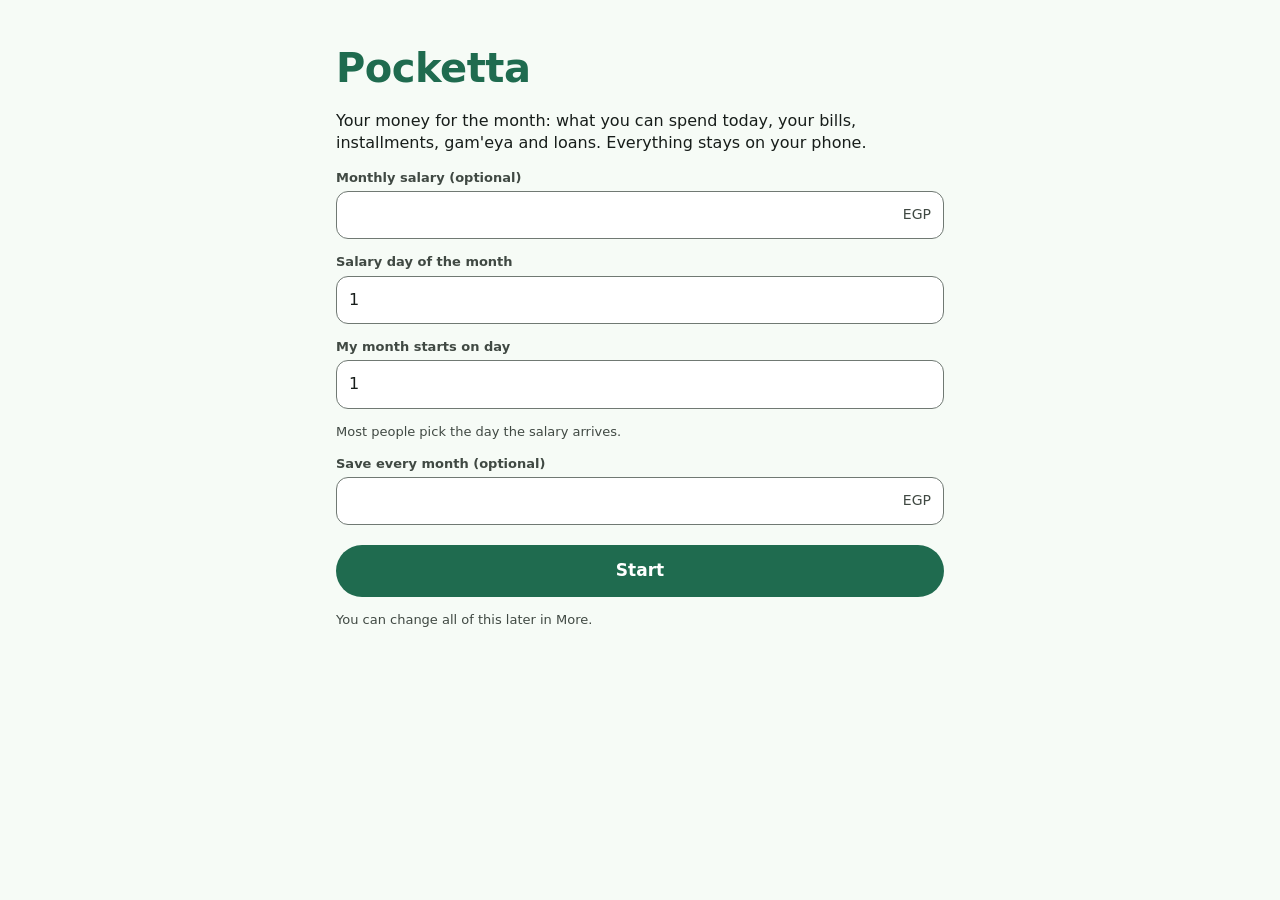
==== web/index.html @ eb951101 "Move the web app into web/ and publish it with GitHub Pages from this repo Co-Authored-By: Claude So" ====
<!doctype html>
<html lang="en">
<head>
<meta charset="utf-8">
<meta name="viewport" content="width=device-width, initial-scale=1, viewport-fit=cover">
<title>Pocketta</title>
<meta name="description" content="Your money for the month: daily allowance, bills, installments, gam'eya and loans. Everything stays on your phone.">
<meta name="theme-color" content="#1F6B4F" media="(prefers-color-scheme: light)">
<meta name="theme-color" content="#121614" media="(prefers-color-scheme: dark)">
<meta name="apple-mobile-web-app-capable" content="yes">
<meta name="mobile-web-app-capable" content="yes">
<meta name="apple-mobile-web-app-status-bar-style" content="default">
<meta name="apple-mobile-web-app-title" content="Pocketta">
<link rel="manifest" href="manifest.webmanifest">
<link rel="icon" href="icons/icon-192.png">
<link rel="apple-touch-icon" href="icons/apple-touch-icon.png">
<link rel="stylesheet" href="styles.css">
</head>
<body>
<div id="app"><div class="splash">Pocketta</div></div>
<div id="toast" role="status" aria-live="polite"></div>
<noscript>Pocketta needs JavaScript.</noscript>
<script type="module" src="js/app.js"></script>
</body>
</html>
---- web/styles.css ----
:root {
  --primary: #1f6b4f; --on-primary: #fff; --primary-c: #a9f0cf; --on-primary-c: #002116;
  --tertiary: #3d6373; --tertiary-c: #c1e8fb;
  --error: #ba1a1a; --error-c: #ffdad6; --on-error-c: #410002;
  --warn: #9a5b00; --good: #1f7a3f;
  --bg: #f6fbf6; --surface: #ffffff; --surface-2: #ebf2ec; --variant: #dbe5dd;
  --text: #171d1a; --muted: #404943; --outline: #707973; --outline-v: #bfc9c1;
  --scrim: rgba(0, 0, 0, .35);
  color-scheme: light;
}
:root[data-theme="light"] { color-scheme: light; }
@media (prefers-color-scheme: dark) {
  :root:not([data-theme="light"]) {
    --primary: #8dd5b3; --on-primary: #003826; --primary-c: #005139; --on-primary-c: #a9f0cf;
    --tertiary: #a5cce0; --tertiary-c: #244c5b;
    --error: #ffb4ab; --error-c: #93000a; --on-error-c: #ffdad6;
    --warn: #ffb871; --good: #8fd8a4;
    --bg: #0f1512; --surface: #171d1a; --surface-2: #1f2622; --variant: #2c3530;
    --text: #dee4df; --muted: #bfc9c1; --outline: #89938c; --outline-v: #404943;
    --scrim: rgba(0, 0, 0, .55);
    color-scheme: dark;
  }
}
:root[data-theme="dark"] {
    --primary: #8dd5b3; --on-primary: #003826; --primary-c: #005139; --on-primary-c: #a9f0cf;
    --tertiary: #a5cce0; --tertiary-c: #244c5b;
    --error: #ffb4ab; --error-c: #93000a; --on-error-c: #ffdad6;
    --warn: #ffb871; --good: #8fd8a4;
    --bg: #0f1512; --surface: #171d1a; --surface-2: #1f2622; --variant: #2c3530;
    --text: #dee4df; --muted: #bfc9c1; --outline: #89938c; --outline-v: #404943;
    --scrim: rgba(0, 0, 0, .55);
    color-scheme: dark;
}

* { box-sizing: border-box; -webkit-tap-highlight-color: transparent; }
html, body { margin: 0; }
body {
  background: var(--bg); color: var(--text);
  font: 16px/1.4 system-ui, -apple-system, "Segoe UI", Roboto, sans-serif;
  -webkit-text-size-adjust: 100%;
  min-height: 100vh;
}
body.noscroll { overflow: hidden; }
button, input { font: inherit; color: inherit; }
b { font-weight: 650; }
h1, h2 { margin: 0; font-weight: 600; }
p { margin: 0; }
[hidden] { display: none !important; }

.splash { display: grid; place-items: center; height: 100vh; font-size: 32px; font-weight: 700; color: var(--primary); }

.page {
  max-width: 640px; margin: 0 auto;
  padding: calc(env(safe-area-inset-top) + 12px) 16px calc(env(safe-area-inset-bottom) + 96px);
  display: flex; flex-direction: column; gap: 12px;
}
.topbar + .page { padding-top: 8px; }
.page.form { gap: 10px; }
.spacer { height: 24px; }
.pad { padding: 0 2px; }
.pad-t { padding-top: 4px; }
.grow { flex: 1; min-width: 0; }
.center { flex: 1; text-align: center; }
.right { text-align: right; }

.head { display: flex; align-items: center; gap: 8px; }
.title { font-size: 28px; flex: 1; }
.brand { font-size: 40px; font-weight: 800; color: var(--primary); letter-spacing: -.5px; }
.label { font-size: 13px; font-weight: 600; color: var(--muted); letter-spacing: .2px; }
.small { font-size: 13px; color: var(--muted); }
.muted { color: var(--muted); }
.big { font-size: 26px; font-weight: 750; letter-spacing: -.3px; }
.mid { font-size: 18px; font-weight: 650; }
.huge { font-size: 32px; font-weight: 800; letter-spacing: -.5px; }
.good-t { color: var(--good); }
.bad-t { color: var(--error); }
.ellipsis { overflow: hidden; text-overflow: ellipsis; white-space: nowrap; }
.empty { color: var(--muted); padding: 16px 4px; }
.sel { font-weight: 700; color: var(--primary); }

.card { background: var(--surface-2); border-radius: 20px; padding: 16px; display: flex; flex-direction: column; gap: 6px; }
.card.primary { background: var(--primary-c); color: var(--on-primary-c); }
.card.primary .label, .card.primary .small { color: inherit; opacity: .8; }
.card.error { background: var(--error-c); color: var(--on-error-c); }
.card.error .label, .card.error .small { color: inherit; opacity: .85; }
.card.tonal { background: var(--tertiary-c); }
.card.tap, .tap { cursor: pointer; }
.two { display: grid; grid-template-columns: 1fr 1fr; gap: 12px; }
.row-flex { display: flex; align-items: center; gap: 10px; }
.row-flex.line { padding: 4px 0; }
.kv { display: flex; justify-content: space-between; gap: 12px; padding: 2px 0; font-size: 15px; }
.kv.bold { font-weight: 700; border-top: 1px solid var(--outline-v); margin-top: 4px; padding-top: 6px; }

.pill { display: inline-block; padding: 4px 10px; border-radius: 999px; background: var(--variant); font-size: 12.5px; font-weight: 600; white-space: nowrap; }
.pill.good { background: color-mix(in srgb, var(--good) 20%, transparent); color: var(--good); }
.pill.bad { background: color-mix(in srgb, var(--error) 18%, transparent); color: var(--error); }
.pill.warn { background: color-mix(in srgb, var(--warn) 20%, transparent); color: var(--warn); }

.ring { position: relative; width: 190px; height: 190px; margin: 4px auto; }
.ring svg { display: block; }
.ring circle { fill: none; stroke-width: 16; }
.ring .track { stroke: var(--variant); }
.ring .round { stroke-linecap: round; }
.ring-in { position: absolute; inset: 0; display: flex; flex-direction: column; align-items: center; justify-content: center; text-align: center; }

.days { display: flex; align-items: flex-end; gap: 3px; height: 64px; margin-top: 8px; }
.days i { flex: 1; border-radius: 4px; background: var(--primary); min-width: 2px; }
.days i.empty { background: var(--variant); }
.days i.near { background: var(--warn); }
.days i.over { background: var(--error); }

.bar { height: 8px; border-radius: 8px; background: var(--variant); overflow: hidden; }
.bar i { display: block; height: 100%; border-radius: 8px; background: var(--primary); }
.bar i.near { background: var(--warn); }
.bar i.over { background: var(--error); }
.catline { padding: 6px 0; display: flex; flex-direction: column; gap: 5px; }

.row { display: flex; align-items: center; gap: 12px; padding: 10px 2px; min-height: 56px; }
.row.tap:active { background: var(--surface-2); border-radius: 12px; }
.row-main { flex: 1; min-width: 0; }
.row-title { overflow: hidden; text-overflow: ellipsis; white-space: nowrap; }
.row-sub { font-size: 13px; color: var(--muted); display: -webkit-box; -webkit-line-clamp: 2; -webkit-box-orient: vertical; overflow: hidden; }
.row-bar { padding: 0 4px 8px 54px; }
.indent { padding-left: 40px; }
.avatar {
  width: 40px; height: 40px; border-radius: 50%; flex: none; display: grid; place-items: center; font-weight: 700;
  background: hsl(var(--h) 45% 88%); color: hsl(var(--h) 45% 25%);
}
@media (prefers-color-scheme: dark) { :root:not([data-theme="light"]) .avatar { background: hsl(var(--h) 30% 26%); color: hsl(var(--h) 60% 85%); } }
:root[data-theme="dark"] .avatar { background: hsl(var(--h) 30% 26%); color: hsl(var(--h) 60% 85%); }
.day-h { font-size: 13px; font-weight: 600; color: var(--muted); padding: 12px 2px 0; }

.month-nav { display: flex; align-items: center; }
.subtabs { display: flex; border-bottom: 1px solid var(--outline-v); margin: 0 -16px; position: sticky; top: 0; background: var(--bg); z-index: 2; padding-top: env(safe-area-inset-top); }
.page > .subtabs:first-child { margin-top: calc(-12px - env(safe-area-inset-top)); }
.subtabs button { flex: 1; background: none; border: 0; padding: 14px 4px; font-weight: 600; color: var(--muted); border-bottom: 3px solid transparent; }
.subtabs button.on { color: var(--primary); border-color: var(--primary); }

.turns { display: flex; gap: 3px; margin: 6px 0; }
.turns i { flex: 1; height: 24px; border-radius: 6px; background: var(--variant); font-style: normal; font-size: 10px; display: grid; place-items: center; color: var(--muted); }
.turns i.done { background: var(--outline-v); }
.turns i.mine { background: var(--primary); color: var(--on-primary); font-weight: 700; }
.turns i.now { outline: 2px solid var(--warn); outline-offset: -2px; }

/* Buttons */
.btn { border: 0; border-radius: 999px; padding: 10px 18px; font-weight: 600; cursor: pointer; background: none; text-decoration: none; display: inline-flex; align-items: center; justify-content: center; gap: 6px; white-space: nowrap; }
.btn.text { color: var(--primary); padding: 8px 10px; }
.btn.filled { background: var(--primary); color: var(--on-primary); }
.btn.tonal { background: var(--primary-c); color: var(--on-primary-c); }
.btn.outline { border: 1px solid var(--outline); color: var(--primary); }
.btn.danger { color: var(--error); }
.btn.wide { width: 100%; padding: 14px; font-size: 17px; margin-top: 6px; }
.btn:disabled { opacity: .4; }
.btns { display: flex; flex-wrap: wrap; gap: 8px; margin-top: 4px; }
.icon-btn { width: 44px; height: 44px; border-radius: 50%; border: 0; background: none; display: grid; place-items: center; cursor: pointer; flex: none; }
.icon-btn:disabled { opacity: .3; }

.fab {
  position: fixed; right: max(16px, calc(50vw - 304px)); bottom: calc(env(safe-area-inset-bottom) + 84px); z-index: 5;
  display: flex; align-items: center; gap: 8px; padding: 0 20px 0 16px; height: 56px; border-radius: 16px; border: 0;
  background: var(--primary-c); color: var(--on-primary-c); font-weight: 650; font-size: 15px;
  box-shadow: 0 3px 8px rgba(0, 0, 0, .18), 0 1px 3px rgba(0, 0, 0, .12); cursor: pointer;
}

/* Bottom navigation */
.tabs {
  position: fixed; left: 0; right: 0; bottom: 0; z-index: 6; display: flex; justify-content: center;
  background: var(--surface-2); padding: 8px 4px calc(env(safe-area-inset-bottom) + 6px);
}
.tab { flex: 1; max-width: 128px; background: none; border: 0; display: flex; flex-direction: column; align-items: center; gap: 3px; font-size: 12px; font-weight: 600; color: var(--muted); cursor: pointer; }
.tab .ti { width: 60px; height: 30px; border-radius: 15px; display: grid; place-items: center; }
.tab.on { color: var(--text); }
.tab.on .ti { background: var(--primary-c); color: var(--on-primary-c); }

.topbar {
  position: sticky; top: 0; z-index: 4; display: flex; align-items: center; gap: 4px;
  padding: calc(env(safe-area-inset-top) + 4px) 8px 4px; background: var(--bg); max-width: 640px; margin: 0 auto;
}
.topbar h1 { font-size: 20px; flex: 1; }

/* Forms */
.field { display: flex; flex-direction: column; gap: 4px; flex: 1; min-width: 0; }
.field > span { font-size: 13px; color: var(--muted); font-weight: 600; }
.input-wrap { display: flex; align-items: center; border: 1px solid var(--outline); border-radius: 12px; background: var(--surface); padding: 0 12px; }
.input-wrap:focus-within { border-color: var(--primary); box-shadow: 0 0 0 1px var(--primary); }
.input-wrap input { flex: 1; min-width: 0; border: 0; outline: 0; background: none; padding: 12px 0; font-size: 16px; }
.input-wrap em { font-style: normal; color: var(--muted); font-size: 14px; margin-left: 6px; }
.search { width: 100%; border: 0; border-radius: 999px; padding: 12px 18px; background: var(--surface-2); font-size: 16px; outline: none; }
.amount { font-size: 40px; font-weight: 800; letter-spacing: -.5px; }
.check { display: flex; align-items: center; gap: 10px; font-size: 14px; padding: 4px 0; }
.check input { width: 20px; height: 20px; accent-color: var(--primary); }
.switch-row { display: flex; align-items: center; gap: 12px; }
.switch-row span { flex: 1; }
.switch-row input { width: 22px; height: 22px; accent-color: var(--primary); }

.chips { display: flex; flex-wrap: wrap; gap: 8px; }
.chips.subs { padding-left: 10px; border-left: 3px solid var(--primary-c); }
.chip { border: 1px solid var(--outline-v); background: var(--surface); border-radius: 10px; padding: 7px 12px; font-size: 14px; font-weight: 550; cursor: pointer; }
.chip.on { background: var(--primary-c); border-color: var(--primary-c); color: var(--on-primary-c); }
.chips.seg { flex-wrap: nowrap; gap: 0; border: 1px solid var(--outline); border-radius: 999px; overflow: hidden; }
.chips.seg .chip { flex: 1; border: 0; border-radius: 0; padding: 10px 6px; background: none; }
.chips.seg .chip + .chip { border-left: 1px solid var(--outline); }
.chips.seg .chip.on { background: var(--primary-c); }

/* Sheets */
.scrim { position: fixed; inset: 0; z-index: 20; background: transparent; display: flex; align-items: flex-end; justify-content: center; transition: background .2s; }
.scrim.open { background: var(--scrim); }
.sheet {
  width: 100%; max-width: 640px; max-height: 92vh; background: var(--surface); border-radius: 28px 28px 0 0;
  display: flex; flex-direction: column; transform: translateY(100%); transition: transform .22s ease-out;
  padding-bottom: env(safe-area-inset-bottom);
}
.scrim.open .sheet { transform: none; }
.grip { width: 32px; height: 4px; border-radius: 2px; background: var(--outline-v); margin: 10px auto 4px; }
.sheet h2 { font-size: 20px; padding: 8px 20px 4px; }
.sheet-body { overflow-y: auto; padding: 8px 20px 12px; display: flex; flex-direction: column; gap: 12px; -webkit-overflow-scrolling: touch; }
.sheet-actions { display: flex; align-items: center; gap: 4px; padding: 10px 14px 12px; border-top: 1px solid var(--outline-v); }

/* Lock & onboarding */
.lock { min-height: 100vh; display: flex; flex-direction: column; align-items: center; justify-content: center; gap: 14px; padding: 24px; text-align: center; }
.pin { width: 200px; text-align: center; font-size: 28px; letter-spacing: 10px; border: 1px solid var(--outline); border-radius: 14px; padding: 12px; background: var(--surface); }
.onboard { gap: 14px; padding-top: calc(env(safe-area-inset-top) + 40px); }

#toast {
  position: fixed; left: 50%; bottom: calc(env(safe-area-inset-bottom) + 150px); transform: translate(-50%, 20px); z-index: 30;
  background: var(--text); color: var(--bg); padding: 12px 18px; border-radius: 12px; max-width: min(92vw, 480px);
  font-size: 14.5px; opacity: 0; pointer-events: none; transition: all .2s; text-align: center;
}
#toast.show { opacity: 1; transform: translate(-50%, 0); }

/* ---------- 1.3: Today, charts, converter ---------- */
.icon-btn.emoji { font-size: 20px; }
.semi { font-weight: 650; }
.hero { color: #fff; gap: 4px; padding: 18px 18px 16px; }
.hero.green { background: #1f6b4f; }
.hero.amber { background: #9a5b00; }
.hero.red { background: #b3261e; }
.hero-t { font-weight: 650; }
.hero-n { font-size: 52px; font-weight: 800; letter-spacing: -1px; line-height: 1.1; }
.hero-c { font-size: 18px; font-weight: 700; letter-spacing: 0; }
.hero-bar { background: rgba(255, 255, 255, .25); margin-top: 6px; }
.hero-bar i { background: #fff; transition: width .5s; }
.hero-s { font-size: 13px; }
.card.primary-c { background: var(--primary-c); color: var(--on-primary-c); }
.card.primary-c .small { color: inherit; opacity: .85; }
.gap16 { gap: 16px; }
.tiny { font-size: 11px; }
.swap { display: flex; justify-content: center; }
.select { width: 100%; border: 1px solid var(--outline); border-radius: 12px; background: var(--surface); padding: 12px; font-size: 16px; color: var(--text); }
.rates { display: flex; gap: 10px; }
.rate { flex: 1; background: color-mix(in srgb, var(--variant) 55%, transparent); border-radius: 14px; padding: 8px 12px; min-width: 0; }
.rate .row-flex { gap: 6px; flex-wrap: wrap; }
.seg3 { display: flex; height: 10px; border-radius: 5px; overflow: hidden; margin-top: 6px; }
.seg3 i { display: block; }
.legend { display: flex; gap: 14px; flex-wrap: wrap; font-size: 13px; color: var(--muted); }
.legend span { display: inline-flex; align-items: center; gap: 6px; }
.legend i, .dot-c { display: inline-block; width: 10px; height: 10px; border-radius: 50%; flex: none; }
.step { display: flex; align-items: center; gap: 12px; padding: 8px 0; }
.dot { width: 30px; height: 30px; border-radius: 50%; display: grid; place-items: center; flex: none; background: var(--surface); color: var(--primary); font-weight: 700; }
.dot.done { background: var(--primary); color: var(--on-primary); }
.goal { position: relative; width: 84px; height: 84px; flex: none; }
.goal svg { display: block; }
.goal circle { fill: none; stroke-width: 11; }
.goal .gt { stroke: var(--variant); }
.goal .gr { stroke-linecap: round; }
.goal b { position: absolute; inset: 0; display: grid; place-items: center; font-size: 18px; }
.donut { position: relative; width: 150px; height: 150px; flex: none; }
.donut span { position: absolute; inset: 0; display: grid; place-items: center; font-size: 14px; font-weight: 600; color: var(--muted); }
.legend-col { display: flex; flex-direction: column; gap: 6px; min-width: 0; font-size: 14px; }
.lg .bar { margin-top: 3px; }
.days.tall { height: 90px; }
.cmp { display: flex; flex-direction: column; gap: 3px; padding-top: 8px; }
.bar.grey i { background: var(--outline); }
@media (max-width: 380px) { .donut { width: 120px; height: 120px; } .donut svg { width: 120px; height: 120px; } }

/* ---------- Laptop / big screen: side menu and a wide, two-column page ---------- */
@media (min-width: 900px) {
  .tabs {
    left: 0; right: auto; top: 0; bottom: 0; width: 220px; flex-direction: column; justify-content: flex-start; gap: 6px;
    padding: 28px 12px; background: var(--surface-2); border-right: 1px solid var(--outline-v);
  }
  .tab { flex: none; max-width: none; flex-direction: row; gap: 12px; padding: 4px 8px; border-radius: 28px; font-size: 15px; height: 52px; }
  .tab .ti { width: 48px; height: 36px; }
  .tab:hover .ti { background: var(--variant); }
  .tab.on .ti { background: var(--primary-c); }
  #app:has(> .tabs) { padding-left: 220px; }
  /* Cards flow into two balanced columns (no gaps); titles, big numbers and lists span both. */
  .page.wide { max-width: 1180px; margin: 0 auto; padding: 28px 40px 56px; display: block; column-count: 2; column-gap: 20px; }
  .page.wide > * { break-inside: avoid; margin-bottom: 18px; }
  .page.wide > .card.hero, .page.wide > .two, .page.wide > .month-nav, .page.wide > .head, .page.wide > .title,
  .page.wide > .subtabs, .page.wide > .pad, .page.wide > #spend-list, .page.wide > .btn, .page.wide > .row, .page.wide > .empty,
  .page.wide > .day-h, .page.wide > div:not(.card):not(.two):not(.month-nav):not(.head) { column-span: all; }
  .page.wide > .card.hero .hero-n { font-size: 64px; }
  .page.wide > .spacer { display: none; }
  .page.wide .card { padding: 20px; }
  .fab { right: 40px; bottom: 32px; }
  .subtabs { margin: 0 0 8px; position: static; }
  .page > .subtabs:first-child { margin-top: 0; }
  #toast { bottom: 40px; }
  .scrim { align-items: center; }
  .sheet { max-width: 560px; border-radius: 28px; transform: translateY(24px); opacity: 0; transition: transform .2s, opacity .2s; }
  .scrim.open .sheet { opacity: 1; }
  .page:not(.wide):not(.onboard) { max-width: 720px; }
  .topbar { max-width: 720px; }
}
/* Big monitors: scale everything up so text and cards are comfortable to read. */
@media (min-width: 1500px) { #app { zoom: 1.25; } .fab { zoom: 1.25; } }
@media (min-width: 2200px) { #app { zoom: 1.5; } .fab { zoom: 1.5; } }
.page.wide > .pad { padding-top: 14px; }

/* ---------- More page: big cards ---------- */
.bigcard { flex-direction: row; align-items: center; gap: 16px; padding: 20px 18px; }
.bigcard:active { background: var(--variant); }
.bigicon { width: 60px; height: 60px; border-radius: 50%; background: var(--primary-c); display: grid; place-items: center; font-size: 28px; flex: none; }
.chev { font-size: 28px; color: var(--outline); }
@media (min-width: 900px) { .page.more { max-width: 920px; display: grid; grid-template-columns: repeat(2, minmax(0, 1fr)); gap: 18px; } .page.more .bigcard { padding: 26px 22px; } }
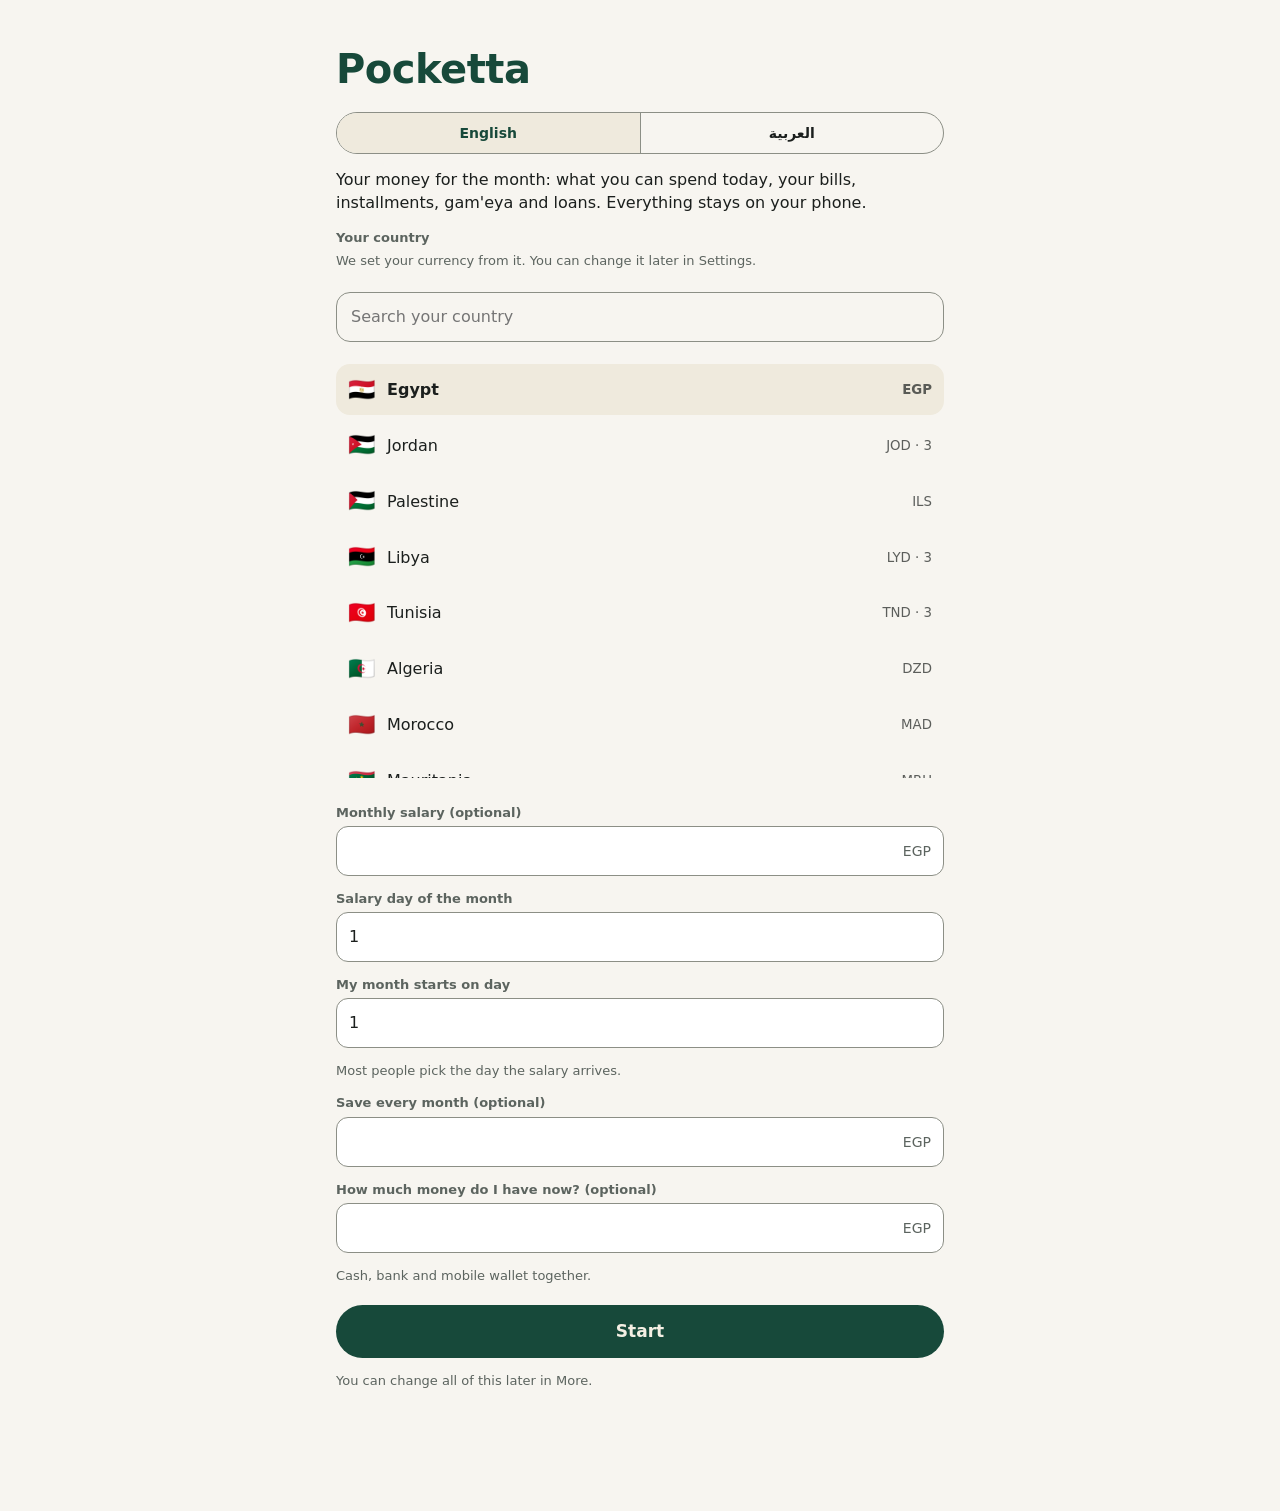
==== commit 1dd7e78d: "web: new look, 4-tab floating bar with add button, Today and Month screens, Miqrish button Co-Author" ====
--- a/web/index.html
+++ b/web/index.html
@@ -5,8 +5,8 @@
 <meta name="viewport" content="width=device-width, initial-scale=1, viewport-fit=cover">
 <title>Pocketta</title>
 <meta name="description" content="Your money for the month: daily allowance, bills, installments, gam'eya and loans. Everything stays on your phone.">
-<meta name="theme-color" content="#1F6B4F" media="(prefers-color-scheme: light)">
-<meta name="theme-color" content="#121614" media="(prefers-color-scheme: dark)">
+<meta name="theme-color" content="#17493A" media="(prefers-color-scheme: light)">
+<meta name="theme-color" content="#0B100E" media="(prefers-color-scheme: dark)">
 <meta name="apple-mobile-web-app-capable" content="yes">
 <meta name="mobile-web-app-capable" content="yes">
 <meta name="apple-mobile-web-app-status-bar-style" content="default">
--- a/web/styles.css
+++ b/web/styles.css
@@ -1,33 +1,39 @@
 :root {
-  --primary: #1f6b4f; --on-primary: #fff; --primary-c: #a9f0cf; --on-primary-c: #002116;
-  --tertiary: #3d6373; --tertiary-c: #c1e8fb;
-  --error: #ba1a1a; --error-c: #ffdad6; --on-error-c: #410002;
-  --warn: #9a5b00; --good: #1f7a3f;
-  --bg: #f6fbf6; --surface: #ffffff; --surface-2: #ebf2ec; --variant: #dbe5dd;
-  --text: #171d1a; --muted: #404943; --outline: #707973; --outline-v: #bfc9c1;
+  --primary: #17493a; --primary-d: #0f332a; --on-primary: #f4efe3; --primary-c: #efeadd; --on-primary-c: #17493a;
+  --gold: #b8914a; --gold-l: #e6c98c; --hero-a: #17493a; --hero-b: #0f332a;
+  --tertiary: #8a6a2c; --tertiary-c: #fbf5e8; --notice-b: #e6d3a6;
+  --error: #b3402f; --error-c: #f8e3de; --on-error-c: #6b1f14;
+  --warn: #9a5b00; --good: #2e7d4f;
+  --bg: #f7f5f0; --surface: #ffffff; --surface-2: #ffffff; --variant: #efeadd;
+  --text: #1b1f1d; --muted: #5c645f; --outline: #8c8f86; --outline-v: #e8e4da;
+  --shadow: 0 1px 2px rgba(27, 31, 29, .05), 0 6px 18px rgba(27, 31, 29, .05);
   --scrim: rgba(0, 0, 0, .35);
   color-scheme: light;
 }
 :root[data-theme="light"] { color-scheme: light; }
 @media (prefers-color-scheme: dark) {
   :root:not([data-theme="light"]) {
-    --primary: #8dd5b3; --on-primary: #003826; --primary-c: #005139; --on-primary-c: #a9f0cf;
-    --tertiary: #a5cce0; --tertiary-c: #244c5b;
-    --error: #ffb4ab; --error-c: #93000a; --on-error-c: #ffdad6;
+    --primary: #8dd5b3; --on-primary: #0b2a20; --primary-c: #1c5946; --on-primary-c: #e9e5da;
+    --hero-a: #1c5946; --hero-b: #0d2a22;
+    --tertiary: #e6c98c; --tertiary-c: #2a2314; --notice-b: #4a3d1f;
+    --error: #e88a7b; --error-c: #4a1f18; --on-error-c: #f8e3de;
     --warn: #ffb871; --good: #8fd8a4;
-    --bg: #0f1512; --surface: #171d1a; --surface-2: #1f2622; --variant: #2c3530;
-    --text: #dee4df; --muted: #bfc9c1; --outline: #89938c; --outline-v: #404943;
+    --bg: #0b100e; --surface: #131a17; --surface-2: #131a17; --variant: #1f2924;
+    --text: #e9e5da; --muted: #9aa59f; --outline: #5e6b64; --outline-v: #1f2924;
+    --shadow: 0 1px 2px rgba(0, 0, 0, .3);
     --scrim: rgba(0, 0, 0, .55);
     color-scheme: dark;
   }
 }
 :root[data-theme="dark"] {
-    --primary: #8dd5b3; --on-primary: #003826; --primary-c: #005139; --on-primary-c: #a9f0cf;
-    --tertiary: #a5cce0; --tertiary-c: #244c5b;
-    --error: #ffb4ab; --error-c: #93000a; --on-error-c: #ffdad6;
+    --primary: #8dd5b3; --on-primary: #0b2a20; --primary-c: #1c5946; --on-primary-c: #e9e5da;
+    --hero-a: #1c5946; --hero-b: #0d2a22;
+    --tertiary: #e6c98c; --tertiary-c: #2a2314; --notice-b: #4a3d1f;
+    --error: #e88a7b; --error-c: #4a1f18; --on-error-c: #f8e3de;
     --warn: #ffb871; --good: #8fd8a4;
-    --bg: #0f1512; --surface: #171d1a; --surface-2: #1f2622; --variant: #2c3530;
-    --text: #dee4df; --muted: #bfc9c1; --outline: #89938c; --outline-v: #404943;
+    --bg: #0b100e; --surface: #131a17; --surface-2: #131a17; --variant: #1f2924;
+    --text: #e9e5da; --muted: #9aa59f; --outline: #5e6b64; --outline-v: #1f2924;
+    --shadow: 0 1px 2px rgba(0, 0, 0, .3);
     --scrim: rgba(0, 0, 0, .55);
     color-scheme: dark;
 }
@@ -36,13 +42,14 @@
 html, body { margin: 0; }
 body {
   background: var(--bg); color: var(--text);
-  font: 16px/1.4 system-ui, -apple-system, "Segoe UI", Roboto, sans-serif;
+  font: 400 16px/1.45 system-ui, -apple-system, "Segoe UI", Roboto, sans-serif;
   -webkit-text-size-adjust: 100%;
   min-height: 100vh;
 }
 body.noscroll { overflow: hidden; }
 button, input { font: inherit; color: inherit; }
-b { font-weight: 650; }
+b { font-weight: 500; }
+body { font-variant-numeric: tabular-nums; }
 h1, h2 { margin: 0; font-weight: 600; }
 p { margin: 0; }
 [hidden] { display: none !important; }
@@ -51,8 +58,8 @@
 
 .page {
   max-width: 640px; margin: 0 auto;
-  padding: calc(env(safe-area-inset-top) + 12px) 16px calc(env(safe-area-inset-bottom) + 96px);
-  display: flex; flex-direction: column; gap: 12px;
+  padding: calc(env(safe-area-inset-top) + 12px) 16px calc(env(safe-area-inset-bottom) + 120px);
+  display: flex; flex-direction: column; gap: 16px;
 }
 .topbar + .page { padding-top: 8px; }
 .page.form { gap: 10px; }
@@ -66,24 +73,24 @@
 .head { display: flex; align-items: center; gap: 8px; }
 .title { font-size: 28px; flex: 1; }
 .brand { font-size: 40px; font-weight: 800; color: var(--primary); letter-spacing: -.5px; }
-.label { font-size: 13px; font-weight: 600; color: var(--muted); letter-spacing: .2px; }
+.label { font-size: 13px; font-weight: 400; color: var(--muted); letter-spacing: .2px; }
 .small { font-size: 13px; color: var(--muted); }
 .muted { color: var(--muted); }
-.big { font-size: 26px; font-weight: 750; letter-spacing: -.3px; }
-.mid { font-size: 18px; font-weight: 650; }
-.huge { font-size: 32px; font-weight: 800; letter-spacing: -.5px; }
+.big { font-size: 26px; font-weight: 500; letter-spacing: -.3px; }
+.mid { font-size: 18px; font-weight: 500; }
+.huge { font-size: 32px; font-weight: 300; letter-spacing: -.5px; }
 .good-t { color: var(--good); }
 .bad-t { color: var(--error); }
 .ellipsis { overflow: hidden; text-overflow: ellipsis; white-space: nowrap; }
 .empty { color: var(--muted); padding: 16px 4px; }
 .sel { font-weight: 700; color: var(--primary); }
 
-.card { background: var(--surface-2); border-radius: 20px; padding: 16px; display: flex; flex-direction: column; gap: 6px; }
+.card { background: var(--surface-2); border: 1px solid var(--outline-v); box-shadow: var(--shadow); border-radius: 24px; padding: 20px; display: flex; flex-direction: column; gap: 6px; }
 .card.primary { background: var(--primary-c); color: var(--on-primary-c); }
 .card.primary .label, .card.primary .small { color: inherit; opacity: .8; }
 .card.error { background: var(--error-c); color: var(--on-error-c); }
 .card.error .label, .card.error .small { color: inherit; opacity: .85; }
-.card.tonal { background: var(--tertiary-c); }
+.card.tonal { background: var(--tertiary-c); border-color: var(--notice-b); }
 .card.tap, .tap { cursor: pointer; }
 .two { display: grid; grid-template-columns: 1fr 1fr; gap: 12px; }
 .row-flex { display: flex; align-items: center; gap: 10px; }
@@ -156,21 +163,35 @@
 .icon-btn:disabled { opacity: .3; }
 
 .fab {
-  position: fixed; right: max(16px, calc(50vw - 304px)); bottom: calc(env(safe-area-inset-bottom) + 84px); z-index: 5;
+  position: fixed; right: max(16px, calc(50vw - 304px)); bottom: calc(env(safe-area-inset-bottom) + 98px); z-index: 5;
   display: flex; align-items: center; gap: 8px; padding: 0 20px 0 16px; height: 56px; border-radius: 16px; border: 0;
-  background: var(--primary-c); color: var(--on-primary-c); font-weight: 650; font-size: 15px;
+  background: var(--primary-c); color: var(--on-primary-c); font-weight: 500; font-size: 15px;
   box-shadow: 0 3px 8px rgba(0, 0, 0, .18), 0 1px 3px rgba(0, 0, 0, .12); cursor: pointer;
 }
 
-/* Bottom navigation */
+/* Bottom navigation: a floating pill, the gold add button in the middle */
 .tabs {
-  position: fixed; left: 0; right: 0; bottom: 0; z-index: 6; display: flex; justify-content: center;
-  background: var(--surface-2); padding: 8px 4px calc(env(safe-area-inset-bottom) + 6px);
-}
-.tab { flex: 1; max-width: 128px; background: none; border: 0; display: flex; flex-direction: column; align-items: center; gap: 3px; font-size: 12px; font-weight: 600; color: var(--muted); cursor: pointer; }
-.tab .ti { width: 60px; height: 30px; border-radius: 15px; display: grid; place-items: center; }
-.tab.on { color: var(--text); }
-.tab.on .ti { background: var(--primary-c); color: var(--on-primary-c); }
+  position: fixed; left: max(24px, calc(50vw - 296px)); right: max(24px, calc(50vw - 296px)); bottom: calc(env(safe-area-inset-bottom) + 18px); z-index: 6;
+  height: 64px; display: flex; align-items: center; justify-content: space-around; padding: 0 6px; border-radius: 32px;
+  background: color-mix(in srgb, var(--surface) 93%, transparent); -webkit-backdrop-filter: blur(14px); backdrop-filter: blur(14px);
+  border: 1px solid var(--outline-v); box-shadow: 0 8px 24px rgba(27, 31, 29, .12);
+}
+.tab { background: none; border: 0; height: 52px; padding: 0 14px; border-radius: 26px; display: flex; flex-direction: column; align-items: center; justify-content: center; gap: 1px; font-size: 10.5px; font-weight: 400; color: var(--muted); cursor: pointer; }
+.tab .ti { display: grid; place-items: center; }
+.tab.on { background: var(--primary); color: var(--on-primary); }
+.tab.add { width: 52px; height: 52px; padding: 0; border-radius: 50%; background: var(--gold); color: #fff; box-shadow: 0 3px 10px rgba(184, 145, 74, .45); }
+.tab.add span:last-child { display: none; }
+.tab.add svg { width: 28px; height: 28px; }
+.fab-ai { position: fixed; right: max(16px, calc(50vw - 304px)); bottom: calc(env(safe-area-inset-bottom) + 98px); z-index: 5; width: 44px; height: 44px; border-radius: 50%; border: 1px solid var(--outline-v); background: var(--surface); box-shadow: var(--shadow); font-size: 22px; cursor: pointer; display: grid; place-items: center; }
+.link-row { display: flex; flex-wrap: wrap; gap: 4px; }
+.tl-row { display: flex; align-items: center; gap: 10px; padding: 7px 0; }
+.tl-d { width: 52px; flex: none; font-size: 13px; color: var(--muted); }
+.mini3 { display: grid; grid-template-columns: repeat(3, 1fr); gap: 12px; }
+.mini3 .card { padding: 14px; gap: 2px; }
+.mini3 .small { font-size: 12px; }
+.mini3 b { font-size: 17px; font-weight: 500; }
+@media (max-width: 400px) { .tab { padding: 0 10px; } }
+@media (prefers-reduced-motion: reduce) { * { transition: none !important; animation: none !important; } }
 
 .topbar {
   position: sticky; top: 0; z-index: 4; display: flex; align-items: center; gap: 4px;
@@ -231,15 +252,14 @@
 /* ---------- 1.3: Today, charts, converter ---------- */
 .icon-btn.emoji { font-size: 20px; }
 .semi { font-weight: 650; }
-.hero { color: #fff; gap: 4px; padding: 18px 18px 16px; }
-.hero.green { background: #1f6b4f; }
-.hero.amber { background: #9a5b00; }
-.hero.red { background: #b3261e; }
-.hero-t { font-weight: 650; }
-.hero-n { font-size: 52px; font-weight: 800; letter-spacing: -1px; line-height: 1.1; }
-.hero-c { font-size: 18px; font-weight: 700; letter-spacing: 0; }
-.hero-bar { background: rgba(255, 255, 255, .25); margin-top: 6px; }
-.hero-bar i { background: #fff; transition: width .5s; }
+.hero { color: #f4efe3; gap: 4px; padding: 22px 22px 20px; background: linear-gradient(145deg, var(--hero-a), var(--hero-b)); border-color: transparent; }
+.hero.red { background: linear-gradient(145deg, #8a2f22, #5e1d14); }
+.hero-t { font-weight: 400; opacity: .85; }
+.hero-n { font-size: 54px; font-weight: 300; letter-spacing: -1px; line-height: 1.1; color: var(--gold-l); font-variant-numeric: tabular-nums; }
+.hero.red .hero-n { color: #f2b8a8; }
+.hero-c { font-size: 16px; font-weight: 400; letter-spacing: 0; color: #f4efe3; }
+.hero-bar { background: rgba(244, 239, 227, .2); margin-top: 10px; height: 4px; border-radius: 2px; }
+.hero-bar i { background: linear-gradient(90deg, var(--gold), var(--gold-l)); height: 4px; border-radius: 2px; transition: width .5s; }
 .hero-s { font-size: 13px; }
 .card.primary-c { background: var(--primary-c); color: var(--on-primary-c); }
 .card.primary-c .small { color: inherit; opacity: .85; }
@@ -276,23 +296,25 @@
 /* ---------- Laptop / big screen: side menu and a wide, two-column page ---------- */
 @media (min-width: 900px) {
   .tabs {
-    left: 0; right: auto; top: 0; bottom: 0; width: 220px; flex-direction: column; justify-content: flex-start; gap: 6px;
-    padding: 28px 12px; background: var(--surface-2); border-right: 1px solid var(--outline-v);
+    left: 0; right: auto; top: 0; bottom: 0; width: 220px; height: auto; flex-direction: column; justify-content: flex-start; align-items: stretch; gap: 6px;
+    padding: 28px 12px; border-radius: 0; background: var(--surface); -webkit-backdrop-filter: none; backdrop-filter: none; box-shadow: none; border: 0; border-right: 1px solid var(--outline-v);
   }
-  .tab { flex: none; max-width: none; flex-direction: row; gap: 12px; padding: 4px 8px; border-radius: 28px; font-size: 15px; height: 52px; }
-  .tab .ti { width: 48px; height: 36px; }
-  .tab:hover .ti { background: var(--variant); }
-  .tab.on .ti { background: var(--primary-c); }
+  .tab { flex: none; flex-direction: row; justify-content: flex-start; gap: 12px; padding: 0 16px; border-radius: 28px; font-size: 15px; height: 48px; }
+  .tab.add { width: auto; height: 48px; border-radius: 28px; padding: 0 16px; box-shadow: none; }
+  .tab.add span:last-child { display: inline; }
+  .tab.add svg { width: 24px; height: 24px; }
+  .tab:not(.on):not(.add):hover { background: var(--variant); }
   #app:has(> .tabs) { padding-left: 220px; }
+  .fab-ai { right: 40px; bottom: 32px; }
   /* Cards flow into two balanced columns (no gaps); titles, big numbers and lists span both. */
   .page.wide { max-width: 1180px; margin: 0 auto; padding: 28px 40px 56px; display: block; column-count: 2; column-gap: 20px; }
   .page.wide > * { break-inside: avoid; margin-bottom: 18px; }
   .page.wide > .card.hero, .page.wide > .two, .page.wide > .month-nav, .page.wide > .head, .page.wide > .title,
   .page.wide > .subtabs, .page.wide > .pad, .page.wide > #spend-list, .page.wide > .btn, .page.wide > .row, .page.wide > .empty,
   .page.wide > .day-h, .page.wide > div:not(.card):not(.two):not(.month-nav):not(.head) { column-span: all; }
-  .page.wide > .card.hero .hero-n { font-size: 64px; }
+  .page.wide > .card.hero .hero-n { font-size: 60px; }
   .page.wide > .spacer { display: none; }
-  .page.wide .card { padding: 20px; }
+  .page.wide .card { padding: 22px; }
   .fab { right: 40px; bottom: 32px; }
   .subtabs { margin: 0 0 8px; position: static; }
   .page > .subtabs:first-child { margin-top: 0; }
@@ -314,3 +336,140 @@
 .bigicon { width: 60px; height: 60px; border-radius: 50%; background: var(--primary-c); display: grid; place-items: center; font-size: 28px; flex: none; }
 .chev { font-size: 28px; color: var(--outline); }
 @media (min-width: 900px) { .page.more { max-width: 920px; display: grid; grid-template-columns: repeat(2, minmax(0, 1fr)); gap: 18px; } .page.more .bigcard { padding: 26px 22px; } }
+
+/* Arabic: the page reads right to left */
+[dir="rtl"] body { font-family: system-ui, -apple-system, "Segoe UI", Tahoma, "Noto Naskh Arabic", sans-serif; }
+[dir="rtl"] .right { text-align: left; }
+[dir="rtl"] .indent { padding-left: 0; padding-right: 40px; }
+[dir="rtl"] .input-wrap em { margin-left: 0; margin-right: 6px; }
+[dir="rtl"] .chips.subs { padding-left: 0; padding-right: 10px; border-left: 0; border-right: 3px solid var(--primary-c); }
+[dir="rtl"] .chips.seg .chip + .chip { border-left: 0; border-right: 1px solid var(--outline); }
+[dir="rtl"] .fab, [dir="rtl"] .fab-ai { right: auto; left: max(16px, calc(50vw - 304px)); }
+[dir="rtl"] [data-act="back"] svg { transform: scaleX(-1); }
+[dir="rtl"] input[inputmode="decimal"], [dir="rtl"] input[inputmode="numeric"], [dir="rtl"] .pin { direction: ltr; text-align: right; }
+@media (min-width: 900px) {
+  [dir="rtl"] .tabs { left: auto; right: 0; border-right: 0; border-left: 1px solid var(--outline-v); }
+  [dir="rtl"] #app:has(> .tabs) { padding-left: 0; padding-right: 220px; }
+  [dir="rtl"] .fab, [dir="rtl"] .fab-ai { left: 40px; right: auto; }
+}
+
+/* Plan ahead */
+.warn-t { color: var(--warn); }
+.b { font-weight: 700; }
+.gap8 { margin-top: 10px; }
+.pline { display: flex; justify-content: space-between; gap: 12px; padding: 3px 0; }
+.pline span:last-child { text-align: right; }
+
+/* Piggy bank */
+.card.primary .btn.filled { background: var(--on-primary-c); color: var(--primary-c); }
+.bars { display: flex; align-items: flex-end; gap: 10px; height: 150px; margin-top: 10px; }
+.barcol { flex: 1; display: flex; flex-direction: column; align-items: center; justify-content: flex-end; gap: 4px; height: 100%; }
+.barcol i { display: block; width: 100%; border-radius: 8px 8px 3px 3px; background: var(--primary); opacity: .4; }
+.barcol i.last { opacity: 1; }
+
+/* Commitments overview */
+.cbadge { display: inline-grid; place-items: center; flex: none; color: #fff; font-weight: 800; object-fit: cover; }
+.cbadge.emo { background: var(--primary-c); }
+.cbtn { background: none; border: 0; padding: 0; display: grid; cursor: pointer; }
+.hero-n { font-size: 40px; }
+.fchips { display: flex; gap: 8px; overflow-x: auto; padding: 4px 0; scrollbar-width: none; }
+.fchips::-webkit-scrollbar { display: none; }
+.fchips .chip { flex: none; }
+.cal { display: grid; grid-template-columns: repeat(7, 1fr); gap: 2px; }
+.cal-w { text-align: center; font-size: 11px; color: var(--muted); padding-bottom: 4px; }
+.cal-d { height: 54px; border: 0; border-radius: 10px; background: none; color: var(--text); display: flex; flex-direction: column; align-items: center; gap: 2px; padding: 3px 0 0; font-size: 12px; cursor: pointer; }
+.cal-d.today { box-shadow: inset 0 0 0 1.5px var(--primary); color: var(--primary); font-weight: 700; }
+.cal-d.sel { background: var(--primary-c); color: var(--on-primary-c); }
+.cal-i { display: flex; gap: 1px; }
+.cal-d small { font-size: 9px; color: var(--muted); }
+.addgrid { display: grid; grid-template-columns: repeat(3, 1fr); gap: 10px; }
+.addtype { border: 1px solid var(--outline-v); background: var(--surface); border-radius: 14px; padding: 14px 4px; display: flex; flex-direction: column; align-items: center; gap: 6px; font-weight: 600; cursor: pointer; color: var(--text); }
+.addtype span { font-size: 26px; }
+.subtabs button { white-space: nowrap; font-size: 14px; }
+
+/* Month plan and Miqrish */
+.mpd { display: flex; flex-direction: column; gap: 6px; margin-top: 8px; border-top: 1px solid var(--outline-v); padding-top: 8px; }
+.chatpage { display: flex; flex-direction: column; gap: 10px; padding-bottom: 90px; }
+#chat { display: flex; flex-direction: column; gap: 10px; }
+.bubble-row { display: flex; justify-content: flex-start; }
+.bubble-row.me { justify-content: flex-end; }
+.bubble { max-width: 85%; padding: 10px 14px; border-radius: 16px; background: var(--surface-2); white-space: pre-wrap; overflow-wrap: anywhere; }
+.bubble.me { background: var(--primary); color: var(--on-primary); }
+.bubble.done { background: var(--tertiary-c); }
+.bubble.error { background: var(--error-c); color: var(--on-error-c); }
+.chatbar { position: fixed; left: 0; right: 0; bottom: 0; display: flex; gap: 8px; padding: 10px 16px calc(10px + env(safe-area-inset-bottom)); background: var(--bg); border-top: 1px solid var(--outline-v); }
+.chatbar input { flex: 1; min-width: 0; padding: 12px 14px; border-radius: 14px; border: 1px solid var(--outline); background: var(--surface); color: var(--text); font: inherit; }
+
+/* 1.14: flexible money card, trend, tags */
+.hero-row { display: flex; justify-content: space-between; font-size: 13px; margin-top: 8px; }
+.hero-row + .bar { margin-top: 4px; }
+.trend { display: flex; align-items: flex-end; gap: 8px; height: 130px; padding-top: 8px; }
+.tcol { flex: 1; display: flex; flex-direction: column; align-items: center; justify-content: flex-end; gap: 4px; min-width: 0; }
+.tcol i { width: 100%; max-width: 38px; border-radius: 6px 6px 2px 2px; background: var(--outline); }
+.tcol i.now { background: var(--primary); }
+.tcol small { font-size: 10px; color: var(--muted, #6d7b74); }
+.tcol span { font-size: 11px; }
+.tipline { margin-top: 6px; font-weight: 600; }
+.pre { white-space: pre-line; }
+.tagpick { margin-top: -6px; }
+
+.cal-dot{display:inline-block;width:5px;height:5px;border-radius:50%;background:var(--primary,#1b7f5c);margin-inline-start:3px;vertical-align:middle}
+
+/* Country picker */
+.csearch { width: 100%; box-sizing: border-box; margin: 8px 0; padding: 12px 14px; border: 1px solid var(--outline); border-radius: 14px; background: var(--surface-v, transparent); color: inherit; font: inherit; }
+.clist { max-height: 46vh; overflow: auto; margin-bottom: 12px; }
+.crow { display: flex; align-items: center; gap: 12px; width: 100%; padding: 10px 12px; margin-bottom: 4px; border: 0; border-radius: 14px; background: transparent; color: inherit; font: inherit; text-align: start; cursor: pointer; }
+.crow[hidden] { display: none; }
+.crow.on { background: var(--primary-c); font-weight: 700; }
+.crow .flag { font-size: 22px; }
+.crow small { opacity: .7; direction: ltr; }
+
+/* Sync */
+.btn.google { display: flex; gap: 10px; align-items: center; justify-content: center; width: 100%; margin-top: 10px; }
+.gdot { width: 18px; height: 18px; border-radius: 50%; background: conic-gradient(#ea4335 0 25%, #fbbc05 0 50%, #34a853 0 75%, #4285f4 0); }
+.lock-note { margin-top: 10px; padding: 10px 12px; border-radius: 12px; background: var(--surface-v, rgba(31,107,79,.10)); font-size: 13px; line-height: 1.5; }
+.pick { display: flex; gap: 10px; align-items: flex-start; border: 2px solid var(--outline-v); border-radius: 16px; padding: 12px; }
+.pick.sel, .pick:has(input:checked) { border-color: var(--primary); }
+.pick input { margin-top: 4px; }
+.recovery { font-family: ui-monospace, Menlo, Consolas, monospace; font-size: 17px; font-weight: 700; letter-spacing: 1px; text-align: center; direction: ltr; padding: 12px; border: 2px dashed var(--primary); border-radius: 14px; user-select: all; }
+.err { color: var(--error, #b3261e); font-size: 14px; }
+
+.policy h2 { font-size: 1rem; margin: 1.1em 0 .2em; }
+.policy p, .policy li { font-size: .92rem; line-height: 1.6; }
+.policy ul { padding-inline-start: 1.2em; }
+
+/* Commitments: groups, ticking, outlook */
+.card.warn-c { background: #fff3e0; color: #3b2a00; border: 1px solid #ffcc80; }
+:root[data-theme="dark"] .card.warn-c { background: #3a2c10; color: #ffe2b0; border-color: #6b4e12; }
+.cbox { width: 24px; height: 24px; flex: none; border: 2px solid var(--primary); border-radius: 7px; background: none; color: #fff; display: grid; place-items: center; font-size: 15px; font-weight: 800; cursor: pointer; padding: 0; }
+.cbox.on { background: var(--primary); }
+.cbox.part { background: var(--primary); opacity: .65; }
+.cbox.dim { opacity: .45; cursor: default; }
+.cgrp { border: 1px solid var(--outline-v); border-radius: 16px; margin: 10px 0; overflow: hidden; background: var(--surface); }
+.cg-h { display: flex; align-items: center; gap: 10px; padding: 10px 12px; background: var(--surface-2); }
+.cgrp .crow { padding: 8px 12px; border-top: 1px solid var(--outline-v); }
+.crow.paid { opacity: .55; }
+.crow { touch-action: pan-y; }
+.hbar { height: 8px; background: rgba(255,255,255,.35); border-radius: 5px; margin-top: 10px; }
+.hbar i { display: block; height: 8px; background: currentColor; border-radius: 5px; opacity: .9; }
+.obars { display: flex; gap: 8px; align-items: flex-end; padding: 8px 0; }
+.ob { flex: 1; background: none; border: 0; display: flex; flex-direction: column; align-items: center; gap: 3px; font-size: 12px; color: var(--text); cursor: pointer; padding: 0; }
+.ob i { width: 100%; border-radius: 6px 6px 0 0; background: var(--primary); opacity: .55; display: block; }
+.ob.on i { opacity: 1; }
+.selbar { position: fixed; left: 12px; right: 12px; bottom: 84px; z-index: 20; display: flex; align-items: center; justify-content: space-between; gap: 12px; background: var(--primary); color: #fff; border-radius: 18px; padding: 10px 16px; box-shadow: 0 6px 18px rgba(0,0,0,.3); max-width: 560px; margin: 0 auto; }
+.selbar .small { color: inherit; opacity: .85; }
+.selbar .btn.filled { background: #fff; color: var(--primary); }
+.pamt { width: 90px; text-align: center; border: 1px solid var(--outline); border-radius: 8px; padding: 6px; background: var(--surface); color: var(--text); font: inherit; }
+.piggy-t{color:#6b4fbb!important}
+
+.dangercard { border: 2px solid color-mix(in srgb, var(--error) 35%, transparent); background: var(--error-c); margin-top: 28px; }
+.dangercard .bigicon { background: var(--surface); }
+
+/* Loans with a schedule */
+.loan-card { display: block; margin: 8px 16px; }
+.loan-head { display: flex; justify-content: space-between; align-items: center; gap: 8px; margin-bottom: 8px; }
+.inst-row { display: flex; align-items: center; gap: 8px; padding: 4px 0; }
+.inst-row > span { flex: 1; }
+.loan-card .btn { width: 100%; margin-top: 10px; }
+.notice { background: #FBF5E8; border: 1px solid #E6D3A6; border-radius: 16px; padding: 12px 14px; display: grid; gap: 2px; color: #1B1F1D; }
+.sheet-body > * { flex-shrink: 0; }
